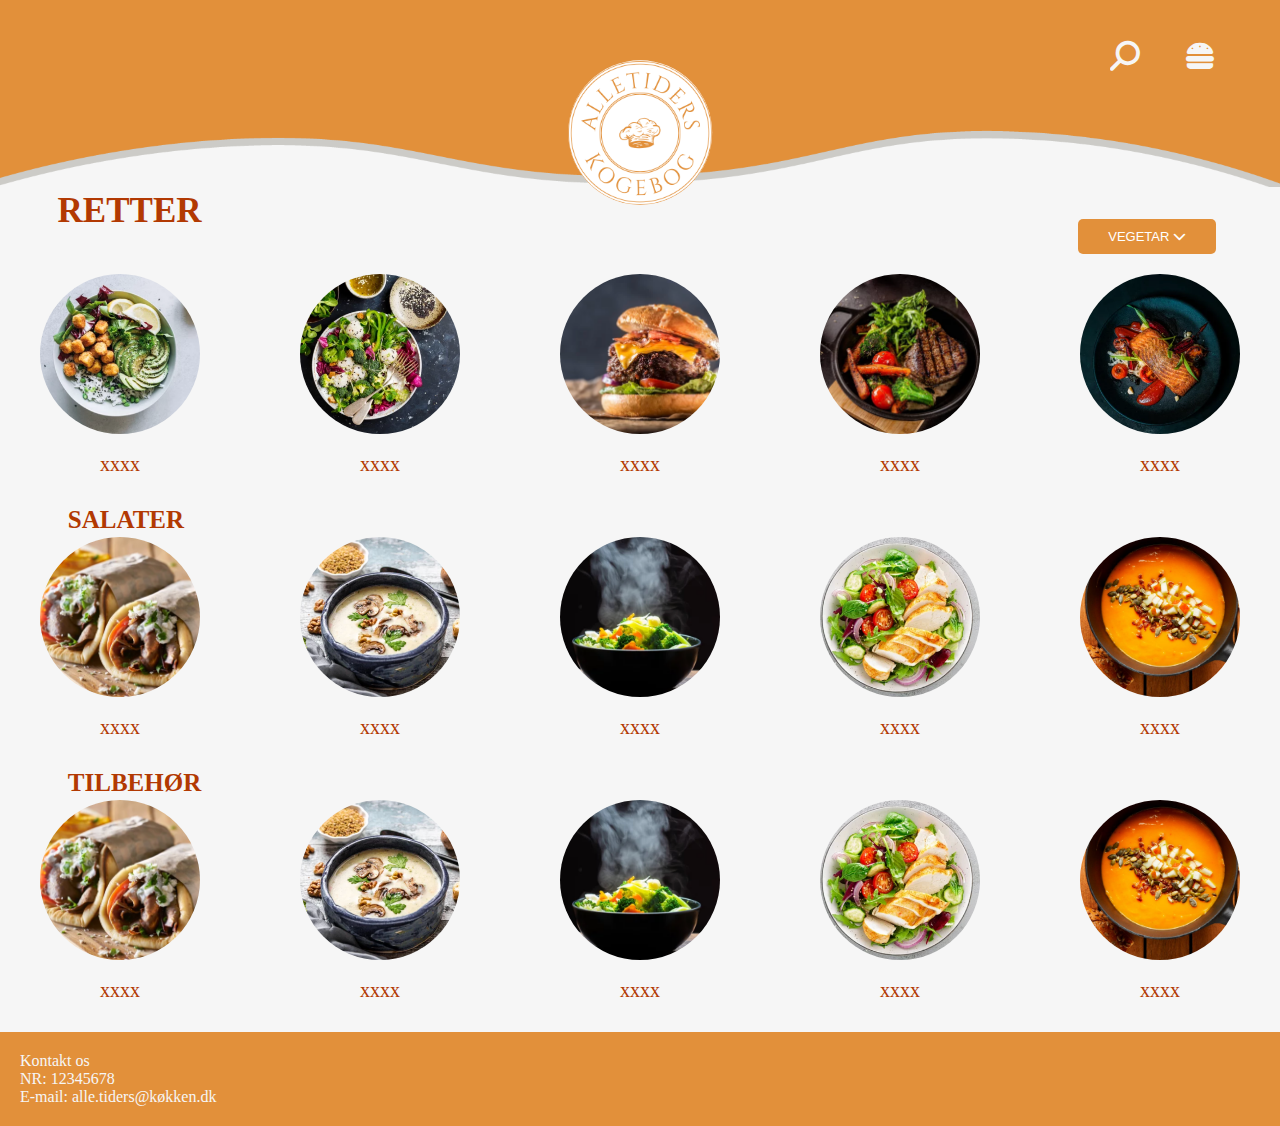
==== alletiders_kogebog/kategori.html @ 4cd4204b "mange ændringer alle mulige steder" ====
<!DOCTYPE html>
<html lang="da">

<head>
    <meta charset="UTF-8">
    <meta name="viewport" content="width=device-width, initial-scale=1.0">
    <link rel="stylesheet" href="css/kategori.css">
    <link rel="icon" type="icon" href="/alletiders_kogebog/img/Logo.png">
    <link rel="stylesheet" href="https://cdnjs.cloudflare.com/ajax/libs/font-awesome/6.6.0/css/all.min.css">
    <link rel="preconnect" href="https://fonts.googleapis.com">
    <link rel="preconnect" href="https://fonts.gstatic.com" crossorigin>
    <link href="https://fonts.googleapis.com/css2?family=Cinzel:wght@400..900&display=swap" rel="stylesheet">

    <title>Alle Tiders Kogebog</title>
</head>

<body>
    <header>
        <div class="header_img">
            <img src="img/header_computer.png" alt="header_computer">
        </div>
        <a href="index.html">
            <div class="logo">
                <img src="img/logo.svg" alt="logo" width="180px">
            </div>
        </a>

        <div class="søge">
            <i class="fa-solid fa-magnifying-glass fa-flip-horizontal"></i>

            <form class="søgefelt">
                <input type="text" placeholder="Søg..." name="search">
            </form>

        </div>

        <div class="burger">

            <i class="fa-solid fa-burger"></i>

            <div class="dropdown">
                <ul>
                    <li><a href="kategori.html">Kategorier</a></li>
                    <li><a href="opskrift.html">Opskrifter</a></li>
                    <li><a href="profil.html">Profil</a></li>
                </ul>
            </div>
        </div>
    </header>
    <main>

        <h2 class="overskrift_retter">RETTER</h2>

        <div class="top-bar">
            <div class="filter-container">
                <button class="filter-button">VEGETAR <i class="fa fa-chevron-down"></i></button>
                <div class="filter-dropdown">
                </div>
            </div>
        </div>

        <div class="rundebilleder">
            <!-- Første række af billeder -->
            <div class="billede-container">
                <img src="img/avocadosalat.jpg" alt="avocadosalat">
                <p>xxxx</p>
            </div>
            <div class="billede-container">
                <img src="img/brocollisalat.jpg" alt="brocollisalat">
                <p>xxxx</p>
            </div>
            <div class="billede-container">
                <img src="img/burger_et.jpg" alt="burger_et">
                <p>xxxx</p>
            </div>
            <div class="billede-container">
                <img src="img/bøf.jpg" alt="bøf">
                <p>xxxx</p>
            </div>
            <div class="billede-container">
                <img src="img/grilletlaks.jpg" alt="grilletlaks">
                <p>xxxx</p>
            </div>
        </div>

        <!-- Tekst mellem de to billedrækker -->
        <h2 class="overskrift_salater">SALATER</h2>

        <div class="rundebilleder">
            <!-- Anden række af billeder -->
            <div class="billede-container">
                <img src="img/gyrus.jpg" alt="gyrus">
                <p>xxxx</p>
            </div>
            <div class="billede-container">
                <img src="img/hvidsuppe.jpg" alt="hvidsuppe">
                <p>xxxx</p>
            </div>
            <div class="billede-container">
                <img src="img/kogtegrøntsager.jpg" alt="kogtegrøntsager">
                <p>xxxx</p>
            </div>
            <div class="billede-container">
                <img src="img/kyllingebryst.jpg" alt="kyllingebryst">
                <p>xxxx</p>
            </div>
            <div class="billede-container">
                <img src="img/onepot.jpg" alt="onepot">
                <p>xxxx</p>
            </div>
        </div>

        <h2 class="overskrift_tilbehor">TILBEHØR</h2>

        <div class="rundebilleder">
            <!-- Anden række af billeder -->
            <div class="billede-container">
                <img src="img/gyrus.jpg" alt="gyrus">
                <p>xxxx</p>
            </div>
            <div class="billede-container">
                <img src="img/hvidsuppe.jpg" alt="hvidsuppe">
                <p>xxxx</p>
            </div>
            <div class="billede-container">
                <img src="img/kogtegrøntsager.jpg" alt="kogtegrøntsager">
                <p>xxxx</p>
            </div>
            <div class="billede-container">
                <img src="img/kyllingebryst.jpg" alt="kyllingebryst">
                <p>xxxx</p>
            </div>
            <div class="billede-container">
                <img src="img/onepot.jpg" alt="onepot">
                <p>xxxx</p>
            </div>
        </div>

    </main>

    <footer>
        <p>Kontakt os <br> NR: 12345678 <br> E-mail: alle.tiders@køkken.dk</p>

    </footer>

</body>

</html>
---- alletiders_kogebog/css/kategori.css ----
* {
    margin: 0;
    padding: 0;

}

:root {
    /*Bestemmer vores standart farver*/
    --grå: #d0cfcb;
    --hvid: #F6F6F6;
    --lysorange: #e2903a;
    --morkorange: #EB5C00;
    --brunroed: #B23902;
}

.logo {
    /*Sætter logoet i midten af midten, og sørger for den ligger over alt*/
    position: absolute;
    top: 15%;
    left: 50%;
    transform: translate(-50%, -50%);
    z-index: 2;
}

header {
    display: flex;
    justify-content: center;
}

/*Sørger for vores billede i headeren kommer bag ved alt, og fylder helt ud på skærmen*/
header img {
    max-width: 100%;
    z-index: -1;
}

/*Vores søge ikon, sørger for cursor ændrer sig til pointer når du er over den*/
.søge {
    position: absolute;
    top: 40px;
    right: 140px;
    font-size: 30px;
    color: var(--hvid);
    z-index: 1;
    cursor: pointer;
}


.søgefelt {
    position: absolute;
    top: 5px;
    left: -250px;
    color: #f6f6f6;
    display: none;
    align-items: center;
    justify-content: center;
    cursor: pointer;

}

.søgefelt::before {
    content: "";
    position: absolute;
    top: -20px;
    left: 95px;
    animation: slideSide 1s ease;
}

.søgefelt input {
    list-style: none;
    padding: 5px 20px;
    margin-right: 20px;
    text-align: center;
    background-color: var(--hvid);
    animation: slideSide 1s ease;
    border: none;
    border-radius: 5px;
    font-weight: 600;
    font-family: "Cinzel", serif;
}

@keyframes slideSide {
    from {
        opacity: 0;
        transform: translateX(10px);
    }

    to {
        opacity: 1;
        transform: translateX(0);
    }
}

.søge i:hover input {
    opacity: 1;
    transform: all 1s ease;
}

.søge:hover .søgefelt {
    display: flex;
}


.burger {
    position: absolute;
    display: inline-block;
    top: 40px;
    right: 65px;
    font-size: 30px;
    color: var(--hvid);
    z-index: 1;
    text-decoration: none;
    cursor: pointer;
}

.dropdown {
    position: absolute;
    top: 50px;
    left: -90px;
    color: #f6f6f6;
    display: none;
    align-items: center;
    justify-content: center;
    cursor: pointer;

}

.dropdown::before {
    content: "";
    position: absolute;
    top: -20px;
    left: 95px;
    border: 10px solid transparent;
    border-bottom-color: rgba(0, 0, 0, 0.2);
    animation: slideDown 1s ease;
}

.dropdown ul {
    list-style: none;
    padding: 0;
    text-align: center;
    background-color: rgba(0, 0, 0, 0.2);
    animation: slideDown 1s ease;
    border-radius: 5px;
}

@keyframes slideDown {
    from {
        opacity: 0;
        transform: translateY(-10px);
    }

    to {
        opacity: 1;
        transform: translateY(0);
    }
}

.burger i:hover ul {
    opacity: 1;
    transform: all 1s ease;
}

.dropdown ul li {
    padding: 5px 40px;
}

.dropdown ul li a {
    font-family: "Cinzel", serif;
    color: #F6F6F6;
    text-decoration: none;
    font-size: 17px;
    font-weight: 500;
}

.burger:hover .dropdown {
    display: flex;
}

.dropdown li:hover {
    background-color: rgba(0, 0, 0, 0.3);
}

body {
    background-color: #f6f6f6;
}

/* Justér galleriet af billeder */
.rundebilleder {
    display: grid;
    grid-template-columns: repeat(5, 1fr);
    /* 5 kolonner */
    gap: 20px;
    /* Afstand mellem billederne og rækkerne */
    grid-row-gap: 40px;
    /* Afstand mellem rækkerne */
    justify-items: center;
    /* Centrerer billederne horisontalt */
    grid-auto-rows: auto;
    /* Højden justeres automatisk afhængigt af billedet og teksten */
    margin-top: 0%;
    /* Mindre afstand mellem overskriften og billederne */
    width: 100%;
    margin-bottom: 30px;
    /* Mindre afstand mellem billederne og næste sektion */
}

/* Container for hvert billede og tekst */
.billede-container {
    text-align: center;
    /* Centrerer både billede og tekst */
}

/* Styling af billederne */
.billede-container img {
    width: 160px;
    height: 160px;
    border-radius: 50%;
    /* Gør billederne runde */
    object-fit: cover;
    /* Sikrer at billedet fylder cirklen uden at blive forvrænget */
    transition: transform 0.3s ease;
    /* Gør effekten glidende og tilføjer varighed */
}

/* Zoom-effekt på billederne */
.billede-container img:hover {
    transform: scale(1.1);
    /* Forstørrer billedet med 10% */
}

/* Styling af teksten under billederne */
.billede-container p {
    margin-top: 15px;
    /* Afstand mellem billede og tekst */
    font-size: 20px;
    /* Tekststørrelse */
    color: #B23902;
    /* Tekstfarve */
}

/* Styling af overskrifterne */
main h2.overskrift_retter {
    font-size: 35px;
    color: #B23902;
    text-align: left;
    /* Venstrestillet */
    margin-left: 4.5%;
    /* Juster venstre margen efter behov */
    margin-bottom: -1%;
    /* Mindre afstand mellem overskriften og billederne */
}

main h2.overskrift_salater {
    font-size: 25px;
    color: #B23902;
    text-align: left;
    /* Venstrestillet */
    margin-left: 5.3%;
    /* Juster venstre margen efter behov */
    margin-bottom: 3px;
    /* Mindre afstand mellem overskriften og billederne */
}

main h2.overskrift_tilbehor {
    font-size: 25px;
    color: #B23902;
    text-align: left;
    /* Venstrestillet */
    margin-left: 5.3%;
    /* Juster venstre margen efter behov */
    margin-bottom: 3px;
    /* Mindre afstand mellem overskriften og billederne */
}

/* Container for filter */
.filter-container {
    display: flex;
    justify-content: flex-end;
    /* Holder knappen til højre */
    margin-top: -10px;
    /* Juster afstanden fra toppen */
    margin-bottom: 20px;
    /* Mindre afstand mellem knappen og billeder */
    margin-right: 5%;
    /* Denne værdi kan justeres for at justere knappen mod midten */
}

/* Styling af filtreringsknappen */
.filter-button {
    background-color: #e2903a;
    color: white;
    padding: 10px 30px;
    font-size: 13px;
    border: none;
    cursor: pointer;
    border-radius: 5px;
    transition: background-color 0.3s;
}

/* Hover-effekt for filtreringsknappen */
.filter-button:hover {
    background-color: #b23902;
}

footer {
    background-color: #e2903a;
    padding: 20px;
    color: #F6F6F6;
}

.footer p {
    font-family: Arial, Helvetica, sans-serif;

}
@media (max-width: 768px){
    .logo{
        width: 25%;
        left: 15%;
        top: 7%;
    }
    .burger{
        left: 85%
    }
    .søge{
        left: 75%
    }
    .søgefelt{
        left: -200px;
    }
    .søgefelt input{
        padding-left: 1px;
        padding-right: 1px;
    }
}
@media (max-width: 1024px){
        

    .logo{ 
         position: absolute;
        top: 10%;
        left: 85%;
        width: 25%;
        transform: translate(-50%, -50%);
        z-index: 2;
    } 
    .søge{
        left: 20%;
    }
    .søgefelt{
        left: 10%;
        top: 5%;
    }
    .burger{
        left:10%;
        width: 50px;
    }
    .header_img img{
        display: flex;
    }
    .Tekst{
        width: 40%;
    }
    .række3 img{
        width: 400px;
        margin: 5% 0 5% 10%;
        
    }
    }
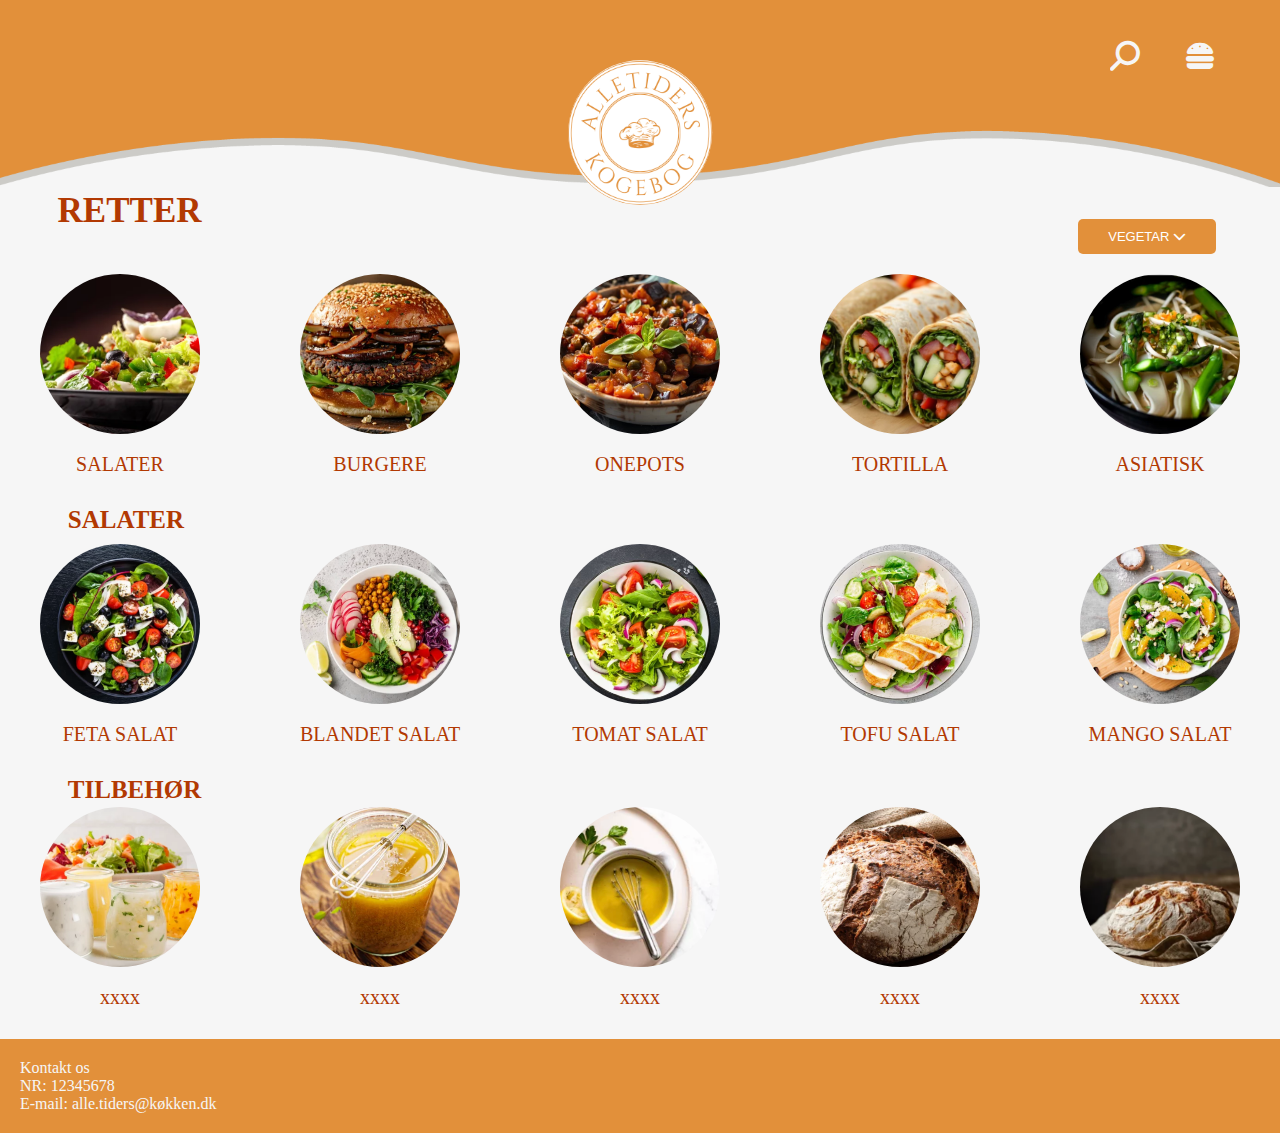
==== commit 17334be4: "Merge branch 'main' of https://github.com/Riiskager/alletiders_kogebog" ====
--- a/alletiders_kogebog/kategori.html
+++ b/alletiders_kogebog/kategori.html
@@ -62,24 +62,24 @@
         <div class="rundebilleder">
             <!-- Første række af billeder -->
             <div class="billede-container">
-                <img src="img/avocadosalat.jpg" alt="avocadosalat">
-                <p>xxxx</p>
+                <img src="img/salat6.jpg" alt="salater">
+                <p>SALATER</p>
             </div>
             <div class="billede-container">
-                <img src="img/brocollisalat.jpg" alt="brocollisalat">
-                <p>xxxx</p>
+                <img src="img/veg1.jpg" alt="vegburger">
+                <p>BURGERE</p>
             </div>
             <div class="billede-container">
-                <img src="img/burger_et.jpg" alt="burger_et">
-                <p>xxxx</p>
+                <img src="img/veg2.jpg" alt="onepot">
+                <p>ONEPOTS</p>
             </div>
             <div class="billede-container">
-                <img src="img/bøf.jpg" alt="bøf">
-                <p>xxxx</p>
+                <img src="img/veg4.jpg" alt="tortilla"">
+                <p>TORTILLA</p>
             </div>
-            <div class="billede-container">
-                <img src="img/grilletlaks.jpg" alt="grilletlaks">
-                <p>xxxx</p>
+            <div class=" billede-container">
+                <img src="img/veg5.jpg" alt="nudler">
+                <p>ASIATISK</p>
             </div>
         </div>
 
@@ -89,24 +89,24 @@
         <div class="rundebilleder">
             <!-- Anden række af billeder -->
             <div class="billede-container">
-                <img src="img/gyrus.jpg" alt="gyrus">
-                <p>xxxx</p>
+                <img src="img/salat1.jpg" alt="fetasalat">
+                <p>FETA SALAT</p>
             </div>
             <div class="billede-container">
-                <img src="img/hvidsuppe.jpg" alt="hvidsuppe">
-                <p>xxxx</p>
+                <img src="img/salat2.jpg" alt="blandet salat">
+                <p>BLANDET SALAT</p>
             </div>
             <div class="billede-container">
-                <img src="img/kogtegrøntsager.jpg" alt="kogtegrøntsager">
-                <p>xxxx</p>
+                <img src="img/salat5.jpg" alt="tomatsalat">
+                <p>TOMAT SALAT</p>
             </div>
             <div class="billede-container">
-                <img src="img/kyllingebryst.jpg" alt="kyllingebryst">
-                <p>xxxx</p>
+                <img src="img/kyllingebryst.jpg" alt="tofusalat">
+                <p>TOFU SALAT</p>
             </div>
             <div class="billede-container">
-                <img src="img/onepot.jpg" alt="onepot">
-                <p>xxxx</p>
+                <img src="img/salat8.jpg" alt="mangosalat">
+                <p>MANGO SALAT</p>
             </div>
         </div>
 
@@ -115,23 +115,23 @@
         <div class="rundebilleder">
             <!-- Anden række af billeder -->
             <div class="billede-container">
-                <img src="img/gyrus.jpg" alt="gyrus">
+                <img src="img/tilbehor1.jpg" alt="tilbehor1">
                 <p>xxxx</p>
             </div>
             <div class="billede-container">
-                <img src="img/hvidsuppe.jpg" alt="hvidsuppe">
+                <img src="img/tilbehor2.jpg" alt="tilbehor2">
                 <p>xxxx</p>
             </div>
             <div class="billede-container">
-                <img src="img/kogtegrøntsager.jpg" alt="kogtegrøntsager">
+                <img src="img/tilbehor3.jpg" alt="tilbehor3">
                 <p>xxxx</p>
             </div>
             <div class="billede-container">
-                <img src="img/kyllingebryst.jpg" alt="kyllingebryst">
+                <img src="img/tilbehor4.jpg" alt="tilbehor4">
                 <p>xxxx</p>
             </div>
             <div class="billede-container">
-                <img src="img/onepot.jpg" alt="onepot">
+                <img src="img/tilbehor5.jpg" alt="tilbehor5">
                 <p>xxxx</p>
             </div>
         </div>
--- a/alletiders_kogebog/css/kategori.css
+++ b/alletiders_kogebog/css/kategori.css
@@ -257,7 +257,7 @@
     /* Venstrestillet */
     margin-left: 5.3%;
     /* Juster venstre margen efter behov */
-    margin-bottom: 3px;
+    margin-bottom: 10px;
     /* Mindre afstand mellem overskriften og billederne */
 }
 
@@ -312,57 +312,69 @@
     font-family: Arial, Helvetica, sans-serif;
 
 }
-@media (max-width: 768px){
-    .logo{
+
+@media (max-width: 768px) {
+    .logo {
         width: 25%;
         left: 15%;
         top: 7%;
     }
-    .burger{
+
+    .burger {
         left: 85%
     }
-    .søge{
+
+    .søge {
         left: 75%
     }
-    .søgefelt{
+
+    .søgefelt {
         left: -200px;
     }
-    .søgefelt input{
+
+    .søgefelt input {
         padding-left: 1px;
         padding-right: 1px;
     }
 }
-@media (max-width: 1024px){
-        
-
-    .logo{ 
-         position: absolute;
+
+@media (max-width: 1024px) {
+
+
+    .logo {
+        position: absolute;
         top: 10%;
         left: 85%;
         width: 25%;
         transform: translate(-50%, -50%);
         z-index: 2;
-    } 
-    .søge{
+    }
+
+    .søge {
         left: 20%;
     }
-    .søgefelt{
+
+    .søgefelt {
         left: 10%;
         top: 5%;
     }
-    .burger{
-        left:10%;
+
+    .burger {
+        left: 10%;
         width: 50px;
     }
-    .header_img img{
+
+    .header_img img {
         display: flex;
     }
-    .Tekst{
+
+    .Tekst {
         width: 40%;
     }
-    .række3 img{
+
+    .række3 img {
         width: 400px;
         margin: 5% 0 5% 10%;
-        
-    }
-    }+
+    }
+}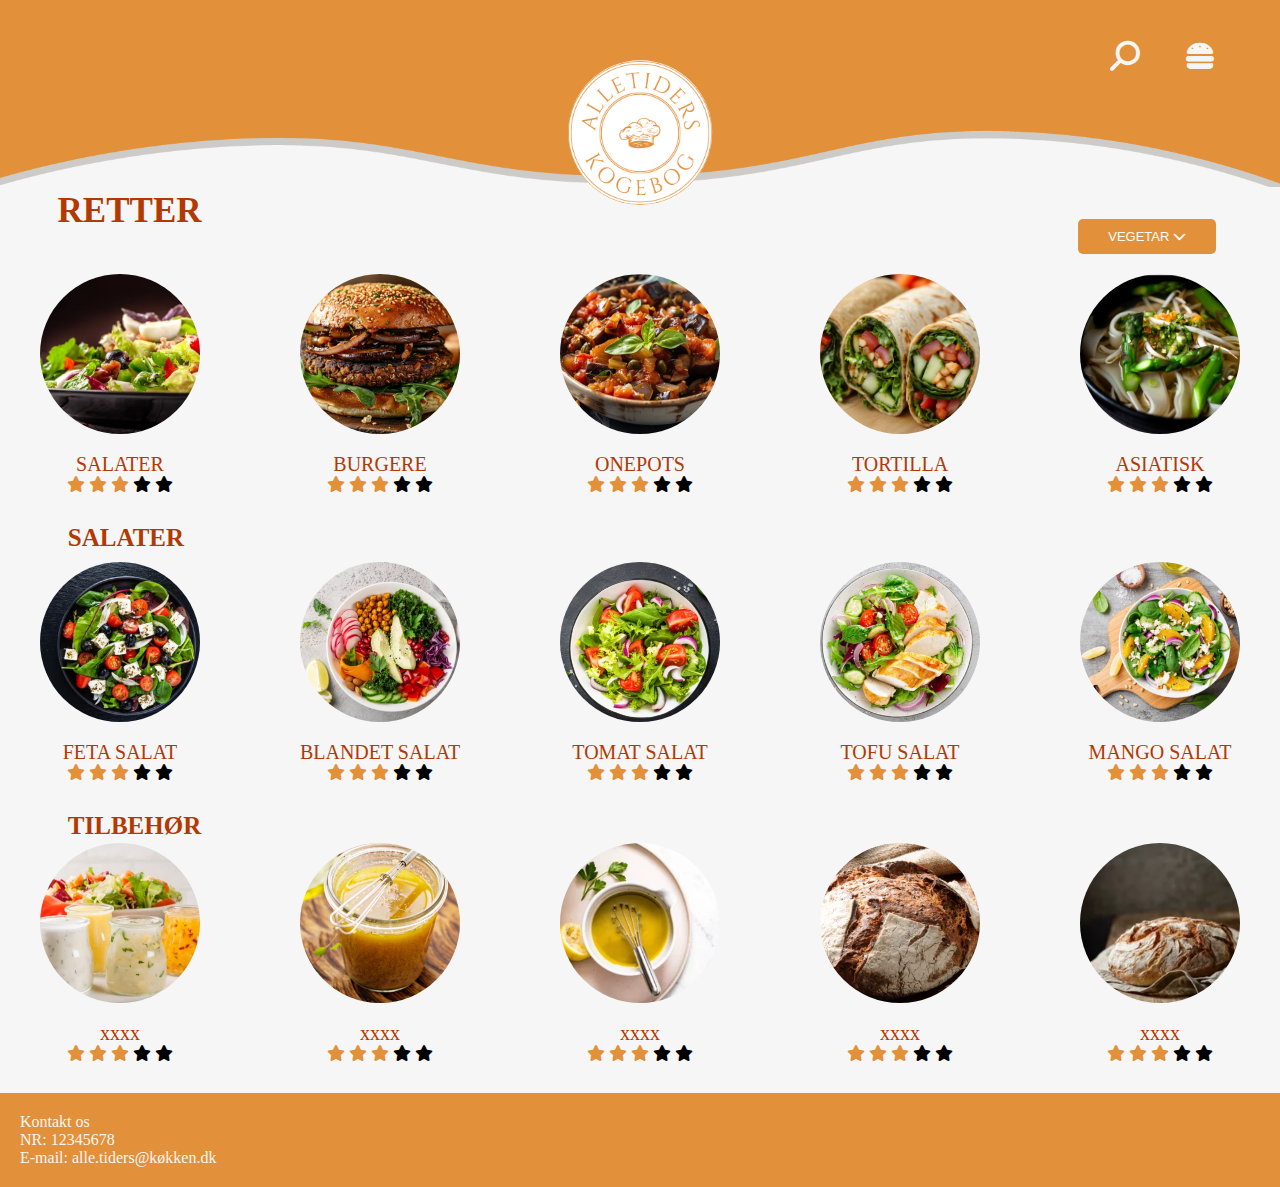
==== commit 494f185a: "ændring af rasmus" ====
--- a/alletiders_kogebog/kategori.html
+++ b/alletiders_kogebog/kategori.html
@@ -54,8 +54,6 @@
         <div class="top-bar">
             <div class="filter-container">
                 <button class="filter-button">VEGETAR <i class="fa fa-chevron-down"></i></button>
-                <div class="filter-dropdown">
-                </div>
             </div>
         </div>
 
@@ -64,22 +62,62 @@
             <div class="billede-container">
                 <img src="img/salat6.jpg" alt="salater">
                 <p>SALATER</p>
+                <!-- Stjernebedømmelse -->
+                <div class="star-rating">
+                    <span class="fa fa-star checked"></span>
+                    <span class="fa fa-star checked"></span>
+                    <span class="fa fa-star checked"></span>
+                    <span class="fa fa-star"></span>
+                    <span class="fa fa-star"></span>
+                </div>
             </div>
             <div class="billede-container">
                 <img src="img/veg1.jpg" alt="vegburger">
                 <p>BURGERE</p>
+                <!-- Stjernebedømmelse -->
+                <div class="star-rating">
+                    <span class="fa fa-star checked"></span>
+                    <span class="fa fa-star checked"></span>
+                    <span class="fa fa-star checked"></span>
+                    <span class="fa fa-star"></span>
+                    <span class="fa fa-star"></span>
+                </div>
             </div>
             <div class="billede-container">
                 <img src="img/veg2.jpg" alt="onepot">
                 <p>ONEPOTS</p>
-            </div>
-            <div class="billede-container">
-                <img src="img/veg4.jpg" alt="tortilla"">
+                <!-- Stjernebedømmelse -->
+                <div class="star-rating">
+                    <span class="fa fa-star checked"></span>
+                    <span class="fa fa-star checked"></span>
+                    <span class="fa fa-star checked"></span>
+                    <span class="fa fa-star"></span>
+                    <span class="fa fa-star"></span>
+                </div>
+            </div>
+            <div class="billede-container">
+                <img src="img/veg4.jpg" alt="tortilla">
                 <p>TORTILLA</p>
-            </div>
-            <div class=" billede-container">
+                <!-- Stjernebedømmelse -->
+                <div class="star-rating">
+                    <span class="fa fa-star checked"></span>
+                    <span class="fa fa-star checked"></span>
+                    <span class="fa fa-star checked"></span>
+                    <span class="fa fa-star"></span>
+                    <span class="fa fa-star"></span>
+                </div>
+            </div>
+            <div class="billede-container">
                 <img src="img/veg5.jpg" alt="nudler">
                 <p>ASIATISK</p>
+                <!-- Stjernebedømmelse -->
+                <div class="star-rating">
+                    <span class="fa fa-star checked"></span>
+                    <span class="fa fa-star checked"></span>
+                    <span class="fa fa-star checked"></span>
+                    <span class="fa fa-star"></span>
+                    <span class="fa fa-star"></span>
+                </div>
             </div>
         </div>
 
@@ -91,22 +129,62 @@
             <div class="billede-container">
                 <img src="img/salat1.jpg" alt="fetasalat">
                 <p>FETA SALAT</p>
+                <!-- Stjernebedømmelse -->
+                <div class="star-rating">
+                    <span class="fa fa-star checked"></span>
+                    <span class="fa fa-star checked"></span>
+                    <span class="fa fa-star checked"></span>
+                    <span class="fa fa-star"></span>
+                    <span class="fa fa-star"></span>
+                </div>
             </div>
             <div class="billede-container">
                 <img src="img/salat2.jpg" alt="blandet salat">
                 <p>BLANDET SALAT</p>
+                <!-- Stjernebedømmelse -->
+                <div class="star-rating">
+                    <span class="fa fa-star checked"></span>
+                    <span class="fa fa-star checked"></span>
+                    <span class="fa fa-star checked"></span>
+                    <span class="fa fa-star"></span>
+                    <span class="fa fa-star"></span>
+                </div>
             </div>
             <div class="billede-container">
                 <img src="img/salat5.jpg" alt="tomatsalat">
                 <p>TOMAT SALAT</p>
+                <!-- Stjernebedømmelse -->
+                <div class="star-rating">
+                    <span class="fa fa-star checked"></span>
+                    <span class="fa fa-star checked"></span>
+                    <span class="fa fa-star checked"></span>
+                    <span class="fa fa-star"></span>
+                    <span class="fa fa-star"></span>
+                </div>
             </div>
             <div class="billede-container">
                 <img src="img/kyllingebryst.jpg" alt="tofusalat">
                 <p>TOFU SALAT</p>
+                <!-- Stjernebedømmelse -->
+                <div class="star-rating">
+                    <span class="fa fa-star checked"></span>
+                    <span class="fa fa-star checked"></span>
+                    <span class="fa fa-star checked"></span>
+                    <span class="fa fa-star"></span>
+                    <span class="fa fa-star"></span>
+                </div>
             </div>
             <div class="billede-container">
                 <img src="img/salat8.jpg" alt="mangosalat">
                 <p>MANGO SALAT</p>
+                <!-- Stjernebedømmelse -->
+                <div class="star-rating">
+                    <span class="fa fa-star checked"></span>
+                    <span class="fa fa-star checked"></span>
+                    <span class="fa fa-star checked"></span>
+                    <span class="fa fa-star"></span>
+                    <span class="fa fa-star"></span>
+                </div>
             </div>
         </div>
 
@@ -117,24 +195,63 @@
             <div class="billede-container">
                 <img src="img/tilbehor1.jpg" alt="tilbehor1">
                 <p>xxxx</p>
+                <!-- Stjernebedømmelse -->
+                <div class="star-rating">
+                    <span class="fa fa-star checked"></span>
+                    <span class="fa fa-star checked"></span>
+                    <span class="fa fa-star checked"></span>
+                    <span class="fa fa-star"></span>
+                    <span class="fa fa-star"></span>
+                </div>
             </div>
             <div class="billede-container">
                 <img src="img/tilbehor2.jpg" alt="tilbehor2">
                 <p>xxxx</p>
+                <!-- Stjernebedømmelse -->
+                <div class="star-rating">
+                    <span class="fa fa-star checked"></span>
+                    <span class="fa fa-star checked"></span>
+                    <span class="fa fa-star checked"></span>
+                    <span class="fa fa-star"></span>
+                    <span class="fa fa-star"></span>
+                </div>
             </div>
             <div class="billede-container">
                 <img src="img/tilbehor3.jpg" alt="tilbehor3">
                 <p>xxxx</p>
+                <!-- Stjernebedømmelse -->
+                <div class="star-rating">
+                    <span class="fa fa-star checked"></span>
+                    <span class="fa fa-star checked"></span>
+                    <span class="fa fa-star checked"></span>
+                    <span class="fa fa-star"></span>
+                    <span class="fa fa-star"></span>
+                </div>
             </div>
             <div class="billede-container">
                 <img src="img/tilbehor4.jpg" alt="tilbehor4">
                 <p>xxxx</p>
+                <!-- Stjernebedømmelse -->
+                <div class="star-rating">
+                    <span class="fa fa-star checked"></span>
+                    <span class="fa fa-star checked"></span>
+                    <span class="fa fa-star checked"></span>
+                    <span class="fa fa-star"></span>
+                    <span class="fa fa-star"></span>
+                </div>
             </div>
             <div class="billede-container">
                 <img src="img/tilbehor5.jpg" alt="tilbehor5">
                 <p>xxxx</p>
-            </div>
-        </div>
+                <!-- Stjernebedømmelse -->
+                <div class="star-rating">
+                    <span class="fa fa-star checked"></span>
+                    <span class="fa fa-star checked"></span>
+                    <span class="fa fa-star checked"></span>
+                    <span class="fa fa-star"></span>
+                    <span class="fa fa-star"></span>
+                </div>
+            </div>
 
     </main>
 
--- a/alletiders_kogebog/css/kategori.css
+++ b/alletiders_kogebog/css/kategori.css
@@ -204,6 +204,11 @@
     /* Mindre afstand mellem billederne og næste sektion */
 }
 
+/*nedenunder er farven på stjernerne */
+.checked {
+    color: var(--lysorange);
+}
+
 /* Container for hvert billede og tekst */
 .billede-container {
     text-align: center;
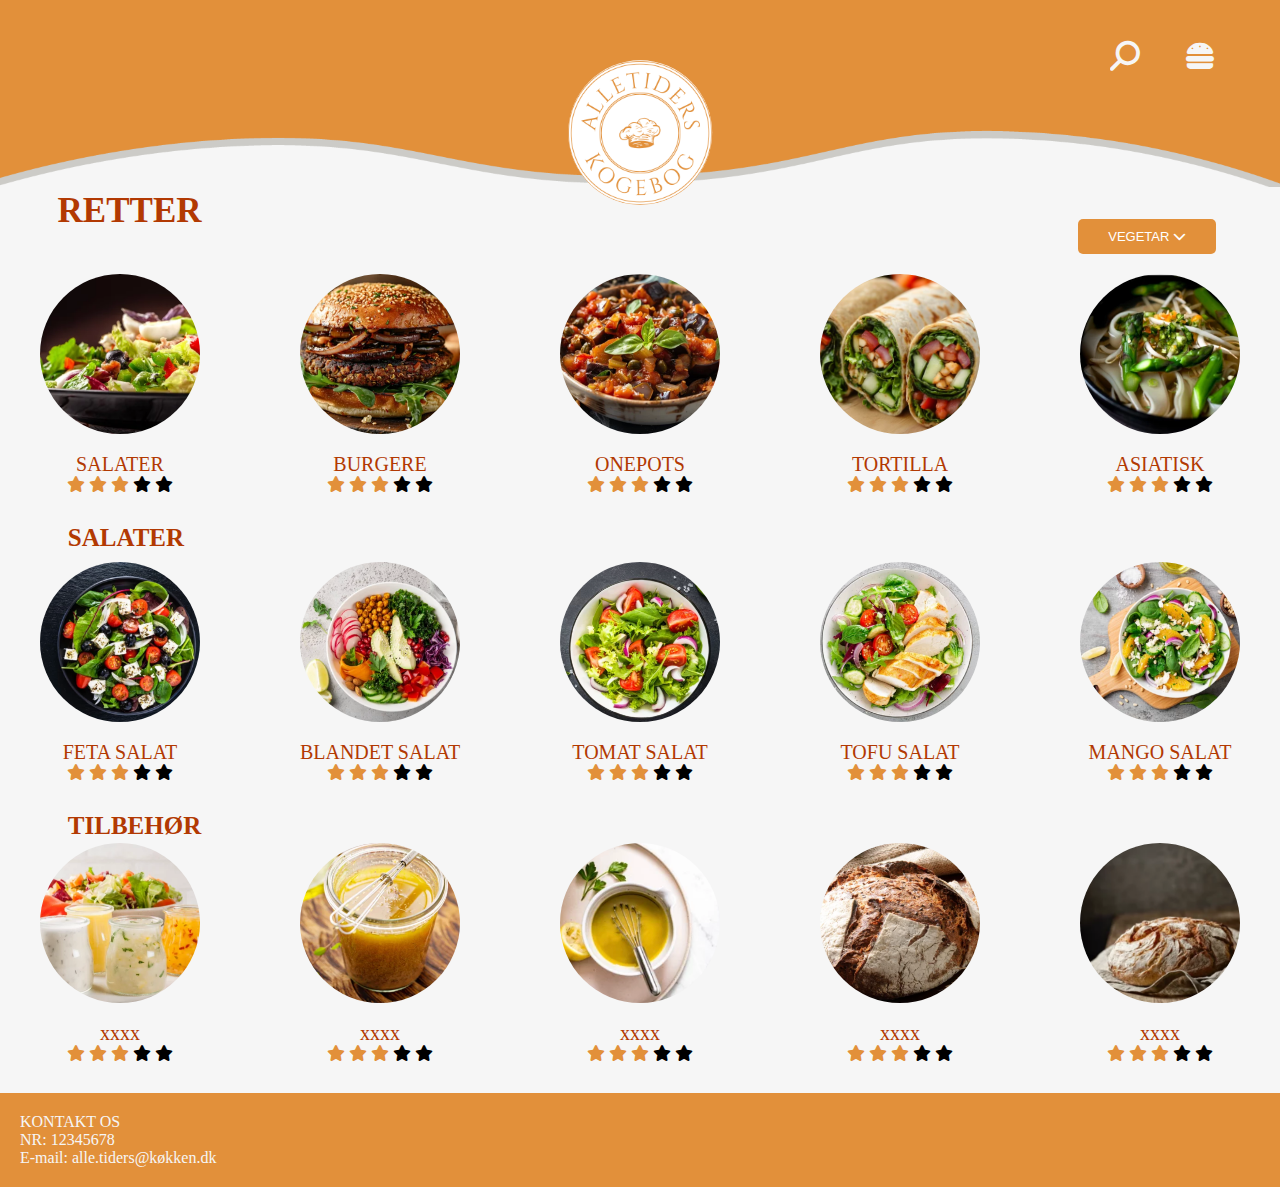
==== commit 2b2b6f16: "rasmus 13.35" ====
--- a/alletiders_kogebog/kategori.html
+++ b/alletiders_kogebog/kategori.html
@@ -256,7 +256,7 @@
     </main>
 
     <footer>
-        <p>Kontakt os <br> NR: 12345678 <br> E-mail: alle.tiders@køkken.dk</p>
+        <p>KONTAKT OS <br> NR: 12345678 <br> E-mail: alle.tiders@køkken.dk</p>
 
     </footer>
 
--- a/alletiders_kogebog/css/kategori.css
+++ b/alletiders_kogebog/css/kategori.css
@@ -184,7 +184,7 @@
     background-color: #f6f6f6;
 }
 
-/* Justér galleriet af billeder */
+/* Galleriet af billeder */
 .rundebilleder {
     display: grid;
     grid-template-columns: repeat(5, 1fr);
@@ -204,9 +204,10 @@
     /* Mindre afstand mellem billederne og næste sektion */
 }
 
-/*nedenunder er farven på stjernerne */
+/* Farve på stjernerne */
 .checked {
     color: var(--lysorange);
+    /* Farven på de "checkede" stjerner */
 }
 
 /* Container for hvert billede og tekst */
@@ -224,13 +225,13 @@
     object-fit: cover;
     /* Sikrer at billedet fylder cirklen uden at blive forvrænget */
     transition: transform 0.3s ease;
-    /* Gør effekten glidende og tilføjer varighed */
+    /* Glidende effekt ved zoom */
 }
 
 /* Zoom-effekt på billederne */
 .billede-container img:hover {
     transform: scale(1.1);
-    /* Forstørrer billedet med 10% */
+    /* Forstørrer billedet med 10% ved hover */
 }
 
 /* Styling af teksten under billederne */
@@ -287,7 +288,7 @@
     margin-bottom: 20px;
     /* Mindre afstand mellem knappen og billeder */
     margin-right: 5%;
-    /* Denne værdi kan justeres for at justere knappen mod midten */
+    /* Juster knappen mod midten */
 }
 
 /* Styling af filtreringsknappen */
@@ -300,11 +301,13 @@
     cursor: pointer;
     border-radius: 5px;
     transition: background-color 0.3s;
+    /* Glidende baggrundsfarve ved hover */
 }
 
 /* Hover-effekt for filtreringsknappen */
 .filter-button:hover {
     background-color: #b23902;
+    /* Ændrer baggrundsfarven ved hover */
 }
 
 footer {
@@ -314,7 +317,7 @@
 }
 
 .footer p {
-    font-family: Arial, Helvetica, sans-serif;
+    font-family: "Cinzel", serif;
 
 }
 
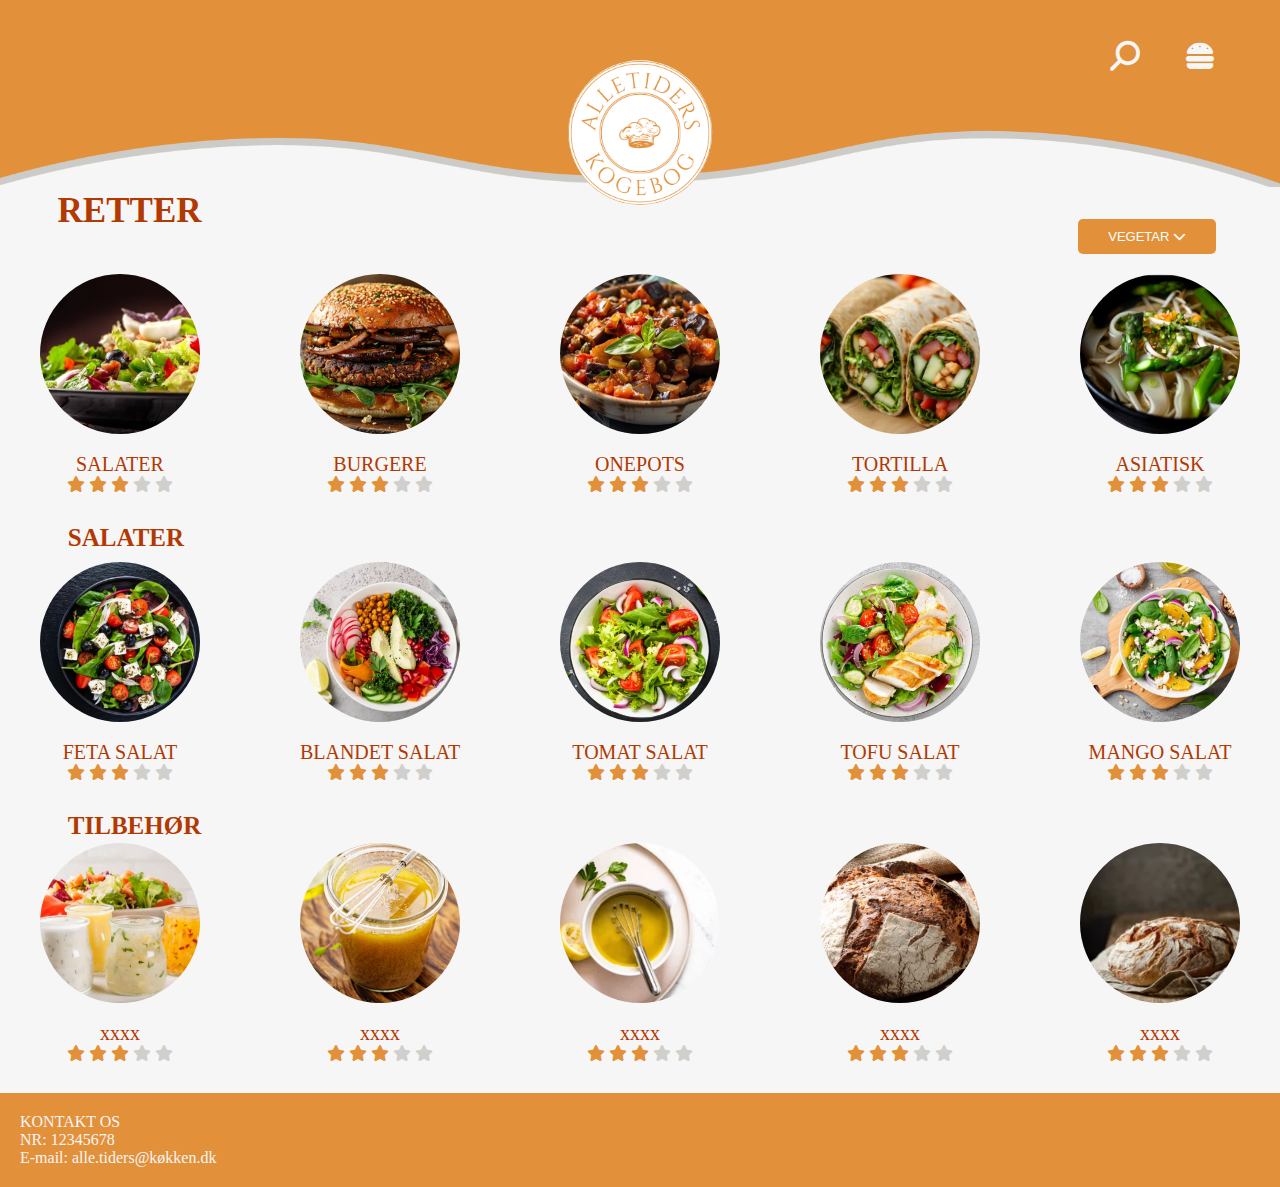
==== commit c41cfbf9: "rettet" ====
--- a/alletiders_kogebog/kategori.html
+++ b/alletiders_kogebog/kategori.html
@@ -5,12 +5,11 @@
     <meta charset="UTF-8">
     <meta name="viewport" content="width=device-width, initial-scale=1.0">
     <link rel="stylesheet" href="css/kategori.css">
-    <link rel="icon" type="icon" href="/alletiders_kogebog/img/Logo.png">
     <link rel="stylesheet" href="https://cdnjs.cloudflare.com/ajax/libs/font-awesome/6.6.0/css/all.min.css">
     <link rel="preconnect" href="https://fonts.googleapis.com">
     <link rel="preconnect" href="https://fonts.gstatic.com" crossorigin>
     <link href="https://fonts.googleapis.com/css2?family=Cinzel:wght@400..900&display=swap" rel="stylesheet">
-
+    <link rel="icon" type="image/png" href="img/Logo.png">
     <title>Alle Tiders Kogebog</title>
 </head>
 
@@ -47,8 +46,9 @@
             </div>
         </div>
     </header>
+
+
     <main>
-
         <h2 class="overskrift_retter">RETTER</h2>
 
         <div class="top-bar">
@@ -107,7 +107,7 @@
                     <span class="fa fa-star"></span>
                 </div>
             </div>
-            <div class="billede-container">
+            <div class="billede-container" id="nrfem">
                 <img src="img/veg5.jpg" alt="nudler">
                 <p>ASIATISK</p>
                 <!-- Stjernebedømmelse -->
@@ -174,7 +174,7 @@
                     <span class="fa fa-star"></span>
                 </div>
             </div>
-            <div class="billede-container">
+            <div class="billede-container" id="nrfem2">
                 <img src="img/salat8.jpg" alt="mangosalat">
                 <p>MANGO SALAT</p>
                 <!-- Stjernebedømmelse -->
@@ -240,7 +240,7 @@
                     <span class="fa fa-star"></span>
                 </div>
             </div>
-            <div class="billede-container">
+            <div class="billede-container" id="nrfem3">
                 <img src="img/tilbehor5.jpg" alt="tilbehor5">
                 <p>xxxx</p>
                 <!-- Stjernebedømmelse -->
@@ -259,7 +259,7 @@
         <p>KONTAKT OS <br> NR: 12345678 <br> E-mail: alle.tiders@køkken.dk</p>
 
     </footer>
-
+    <script src="/alletiders_kogebog/js/header.js"></script>
 </body>
 
 </html>--- a/alletiders_kogebog/css/kategori.css
+++ b/alletiders_kogebog/css/kategori.css
@@ -204,10 +204,16 @@
     /* Mindre afstand mellem billederne og næste sektion */
 }
 
-/* Farve på stjernerne */
-.checked {
+/* Stil til stjernerne */
+.star-rating .fa-star {
+    color: #d0cfcb;
+    /* Sæt denne til din ønskede grå farve */
+}
+
+/* Farve til de "checked" stjerner */
+.star-rating .fa-star.checked {
     color: var(--lysorange);
-    /* Farven på de "checkede" stjerner */
+    /* Beholder din orange farve for checked stjerner */
 }
 
 /* Container for hvert billede og tekst */
@@ -385,4 +391,20 @@
         margin: 5% 0 5% 10%;
 
     }
+
+    .rundebilleder {
+        margin: 5.5%;
+    }
+
+    .rundebilleder #nrfem {
+        display: none;
+    }
+
+    .rundebilleder #nrfem2 {
+        display: none;
+    }
+
+    .rundebilleder #nrfem3 {
+        display: none;
+    }
 }